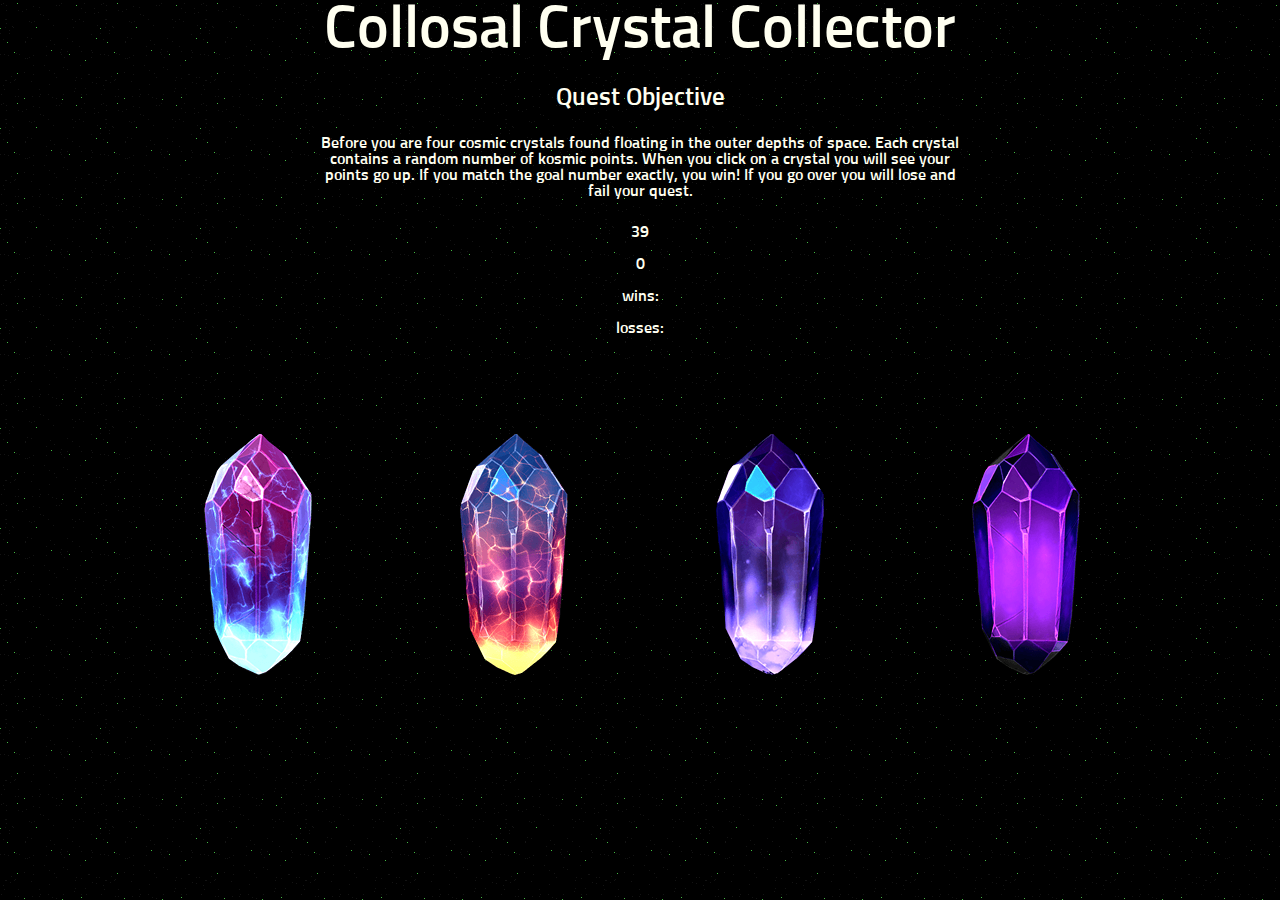
==== assets/index.html @ bb890392 "JS functionality changes//Css changes" ====
<!DOCTYPE html>
<html lang="en">

<head>
    <meta charset="UTF-8">
    <link rel="stylesheet" href="../assets/css/reset.css">
    <link rel="stylesheet" href="../assets/css/style.css">
    <link href="https://fonts.googleapis.com/css?family=Sunflower:300" rel="stylesheet">
    <meta name="viewport" content="width=device-width, initial-scale=1.0">
    <meta http-equiv="X-UA-Compatible" content="ie=edge">
    <title>Crystal Game</title>
</head>

<body>
    <h1>Collosal Crystal Collector</h1>
        <div class="body-container">
            <h2>Quest Objective</h2>
                <p>Before you are four cosmic crystals found floating in the outer depths of space. Each crystal contains a random number
            of kosmic points. When you click on a crystal you will see your points go up. If you match the goal number exactly,
            you win! If you go over you will lose and fail your quest.</p>
        </div>
    <div id="targetnumber">

    </div>
    <br>
    <div id="score">

    </div>
    <br>
    <div id="wins">
        wins:
    </div>
    <br>
    <div id="losses">
        losses:
    </div>
    <br>
    <div id="counter"></div>
    <div id="crystal-images">

    </div>










    <script src="https://ajax.googleapis.com/ajax/libs/jquery/3.3.1/jquery.min.js"></script>
    <script type="text/javascript" src="javascript/game.js"></script>
</body>

</html>
---- assets/css/style.css ----
html {
    background: url(../images/darkness.png);
    color:ivory;
    font-family: 'Sunflower', sans-serif;
}

img {
    transition: ease-in-out;
   
}
img:hover {
    opacity: .5;
}   

img:active {
    transform: scale(1.1);
    opacity: none;
}

h1 {
    text-align: center;
    font-size: 60px;
    margin-bottom: 25px;
}
h2{
    font-size: 25px;
    margin-bottom: 25px;
}

h2:hover {
    transform: scale(1.1)
}

.body-container {
    text-align: center;
    max-width: 50%;
    margin: 0 auto;
    margin-bottom: 25px;
}

#crystal-images {
    margin-top: 75px;
    text-align: center;
}

#targetnumber{
    text-align: center;
}

#score{
    text-align: center;
}

#wins{
    text-align: center;
}
#losses{
    text-align: center;
}
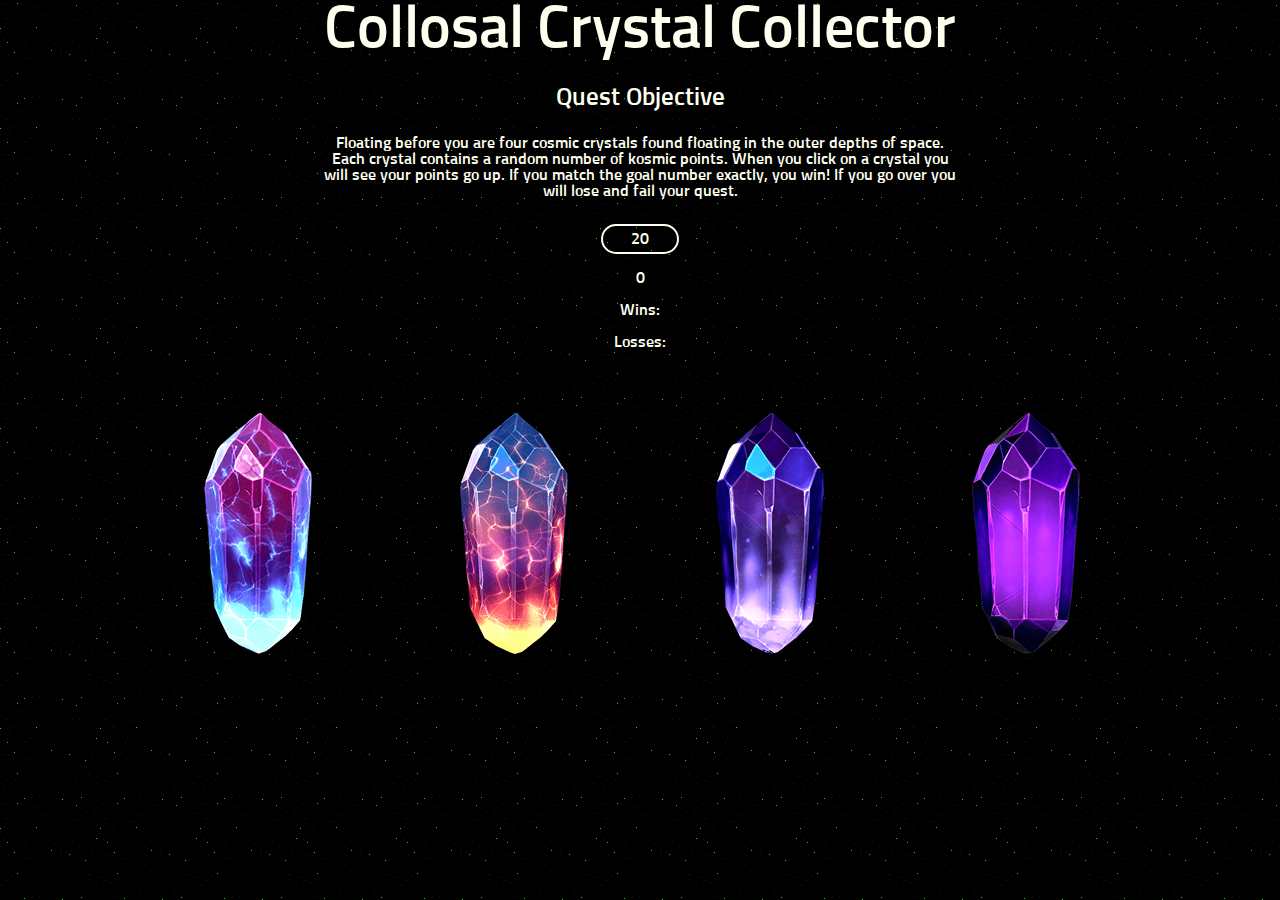
==== commit 9ce4320c: "revisions to css" ====
--- a/assets/index.html
+++ b/assets/index.html
@@ -15,7 +15,7 @@
     <h1>Collosal Crystal Collector</h1>
         <div class="body-container">
             <h2>Quest Objective</h2>
-                <p>Before you are four cosmic crystals found floating in the outer depths of space. Each crystal contains a random number
+                <p>Floating before you are four cosmic crystals found floating in the outer depths of space. Each crystal contains a random number
             of kosmic points. When you click on a crystal you will see your points go up. If you match the goal number exactly,
             you win! If you go over you will lose and fail your quest.</p>
         </div>
@@ -28,11 +28,11 @@
     </div>
     <br>
     <div id="wins">
-        wins:
+        Wins:
     </div>
     <br>
     <div id="losses">
-        losses:
+        Losses:
     </div>
     <br>
     <div id="counter"></div>
--- a/assets/css/style.css
+++ b/assets/css/style.css
@@ -28,7 +28,8 @@
 }
 
 h2:hover {
-    transform: scale(1.1)
+    transform: scale(1.1);
+    opacity: .5;
 }
 
 .body-container {
@@ -38,8 +39,20 @@
     margin-bottom: 25px;
 }
 
+.body-container p:hover {
+opacity: .5;
+}
+
+#targetnumber {
+    border: solid 2px ivory;
+    border-radius: 45px;
+    max-width: 5%;
+    margin: 0 auto;
+    padding: 5px;
+}
+
 #crystal-images {
-    margin-top: 75px;
+    margin-top: 40px;
     text-align: center;
 }
 
@@ -56,4 +69,5 @@
 }
 #losses{
     text-align: center;
+    margin-bottom: 0;
 }